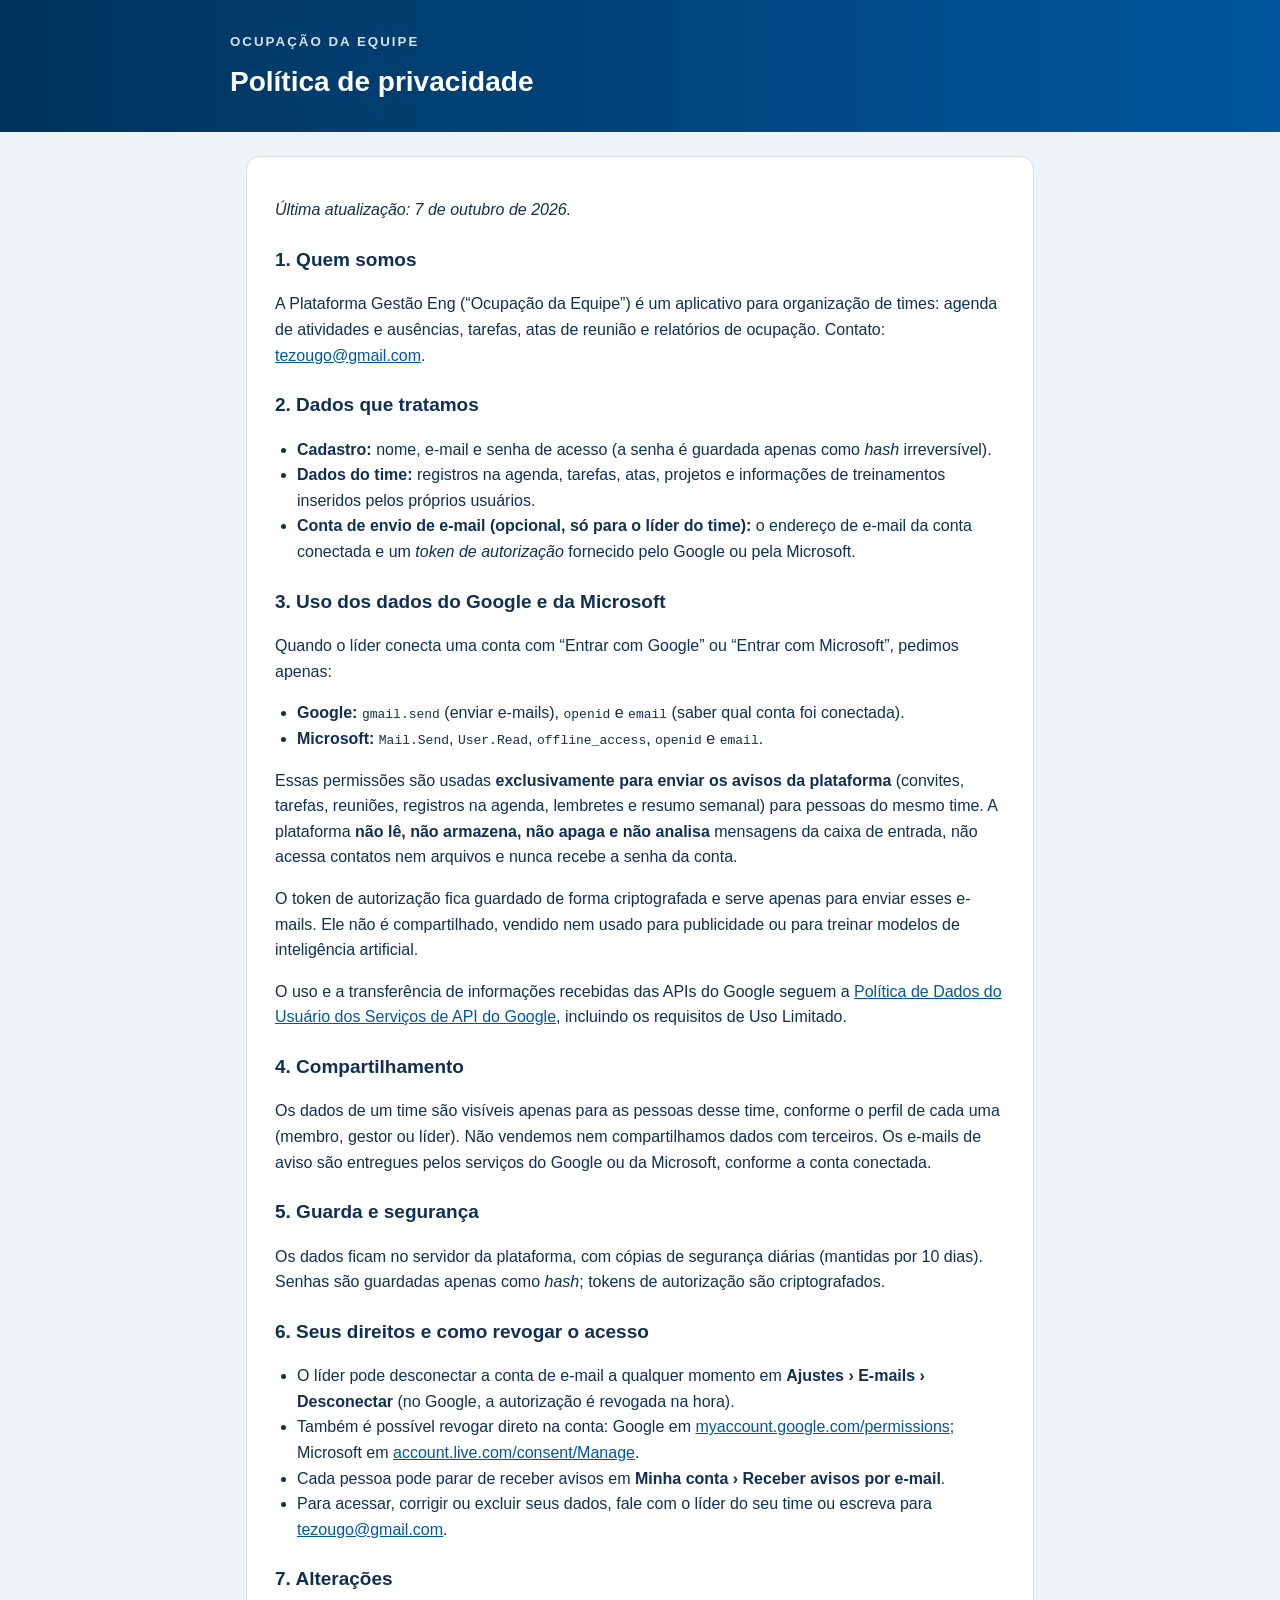
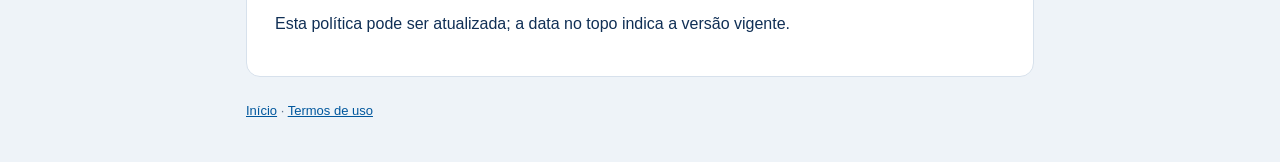
==== privacidade.html @ 1805bb58 "feat: criando page" ====
<!doctype html>
<html lang="pt-BR">
<head>
<meta charset="utf-8"><meta name="viewport" content="width=device-width,initial-scale=1">
<title>Política de privacidade · Plataforma Gestão Eng</title>
<link rel="stylesheet" href="estilo.css">
</head>
<body>
<header><div class="c"><small>OCUPAÇÃO DA EQUIPE</small><h1>Política de privacidade</h1></div></header>
<main>
  <div class="card">
    <p><i>Última atualização: 7 de outubro de 2026.</i></p>

    <h2>1. Quem somos</h2>
    <p>A Plataforma Gestão Eng (“Ocupação da Equipe”) é um aplicativo para organização de times: agenda de atividades
    e ausências, tarefas, atas de reunião e relatórios de ocupação. Contato:
    <a href="mailto:tezougo@gmail.com">tezougo@gmail.com</a>.</p>

    <h2>2. Dados que tratamos</h2>
    <ul>
      <li><b>Cadastro:</b> nome, e-mail e senha de acesso (a senha é guardada apenas como <i>hash</i> irreversível).</li>
      <li><b>Dados do time:</b> registros na agenda, tarefas, atas, projetos e informações de treinamentos inseridos pelos próprios usuários.</li>
      <li><b>Conta de envio de e-mail (opcional, só para o líder do time):</b> o endereço de e-mail da conta conectada e um
      <i>token de autorização</i> fornecido pelo Google ou pela Microsoft.</li>
    </ul>

    <h2>3. Uso dos dados do Google e da Microsoft</h2>
    <p>Quando o líder conecta uma conta com “Entrar com Google” ou “Entrar com Microsoft”, pedimos apenas:</p>
    <ul>
      <li><b>Google:</b> <code>gmail.send</code> (enviar e-mails), <code>openid</code> e <code>email</code> (saber qual conta foi conectada).</li>
      <li><b>Microsoft:</b> <code>Mail.Send</code>, <code>User.Read</code>, <code>offline_access</code>, <code>openid</code> e <code>email</code>.</li>
    </ul>
    <p>Essas permissões são usadas <b>exclusivamente para enviar os avisos da plataforma</b> (convites, tarefas, reuniões,
    registros na agenda, lembretes e resumo semanal) para pessoas do mesmo time. A plataforma <b>não lê, não armazena,
    não apaga e não analisa</b> mensagens da caixa de entrada, não acessa contatos nem arquivos e nunca recebe a senha da conta.</p>
    <p>O token de autorização fica guardado de forma criptografada e serve apenas para enviar esses e-mails.
    Ele não é compartilhado, vendido nem usado para publicidade ou para treinar modelos de inteligência artificial.</p>
    <p>O uso e a transferência de informações recebidas das APIs do Google seguem a
    <a href="https://developers.google.com/terms/api-services-user-data-policy">Política de Dados do Usuário dos Serviços de API do Google</a>,
    incluindo os requisitos de Uso Limitado.</p>

    <h2>4. Compartilhamento</h2>
    <p>Os dados de um time são visíveis apenas para as pessoas desse time, conforme o perfil de cada uma
    (membro, gestor ou líder). Não vendemos nem compartilhamos dados com terceiros. Os e-mails de aviso são
    entregues pelos serviços do Google ou da Microsoft, conforme a conta conectada.</p>

    <h2>5. Guarda e segurança</h2>
    <p>Os dados ficam no servidor da plataforma, com cópias de segurança diárias (mantidas por 10 dias).
    Senhas são guardadas apenas como <i>hash</i>; tokens de autorização são criptografados.</p>

    <h2>6. Seus direitos e como revogar o acesso</h2>
    <ul>
      <li>O líder pode desconectar a conta de e-mail a qualquer momento em <b>Ajustes › E-mails › Desconectar</b>
      (no Google, a autorização é revogada na hora).</li>
      <li>Também é possível revogar direto na conta: Google em
      <a href="https://myaccount.google.com/permissions">myaccount.google.com/permissions</a>; Microsoft em
      <a href="https://account.live.com/consent/Manage">account.live.com/consent/Manage</a>.</li>
      <li>Cada pessoa pode parar de receber avisos em <b>Minha conta › Receber avisos por e-mail</b>.</li>
      <li>Para acessar, corrigir ou excluir seus dados, fale com o líder do seu time ou escreva para
      <a href="mailto:tezougo@gmail.com">tezougo@gmail.com</a>.</li>
    </ul>

    <h2>7. Alterações</h2>
    <p>Esta política pode ser atualizada; a data no topo indica a versão vigente.</p>
  </div>
</main>
<footer><a href="index.html">Início</a> · <a href="termos.html">Termos de uso</a></footer>
</body>
</html>
---- estilo.css ----
:root{--azul:#00579D;--texto:#102F55;--cinza:#61738A;--fundo:#EEF3F8}
*{box-sizing:border-box}
body{margin:0;font-family:Arial,Helvetica,sans-serif;background:var(--fundo);color:var(--texto);line-height:1.6}
header{background:linear-gradient(90deg,#00335C,#00579D);color:#fff;padding:28px 16px}
header .c{max-width:820px;margin:0 auto}
header small{letter-spacing:2px;font-weight:bold;opacity:.85}
header h1{margin:6px 0 0;font-size:28px}
main{max-width:820px;margin:24px auto;padding:0 16px}
.card{background:#fff;border:1px solid #D7E1EC;border-radius:14px;padding:24px 28px;margin-bottom:18px}
h2{font-size:19px;margin:22px 0 6px}
h2:first-child{margin-top:0}
a{color:var(--azul)}
ul{padding-left:22px}
footer{max-width:820px;margin:0 auto 40px;padding:0 16px;color:var(--cinza);font-size:13px}
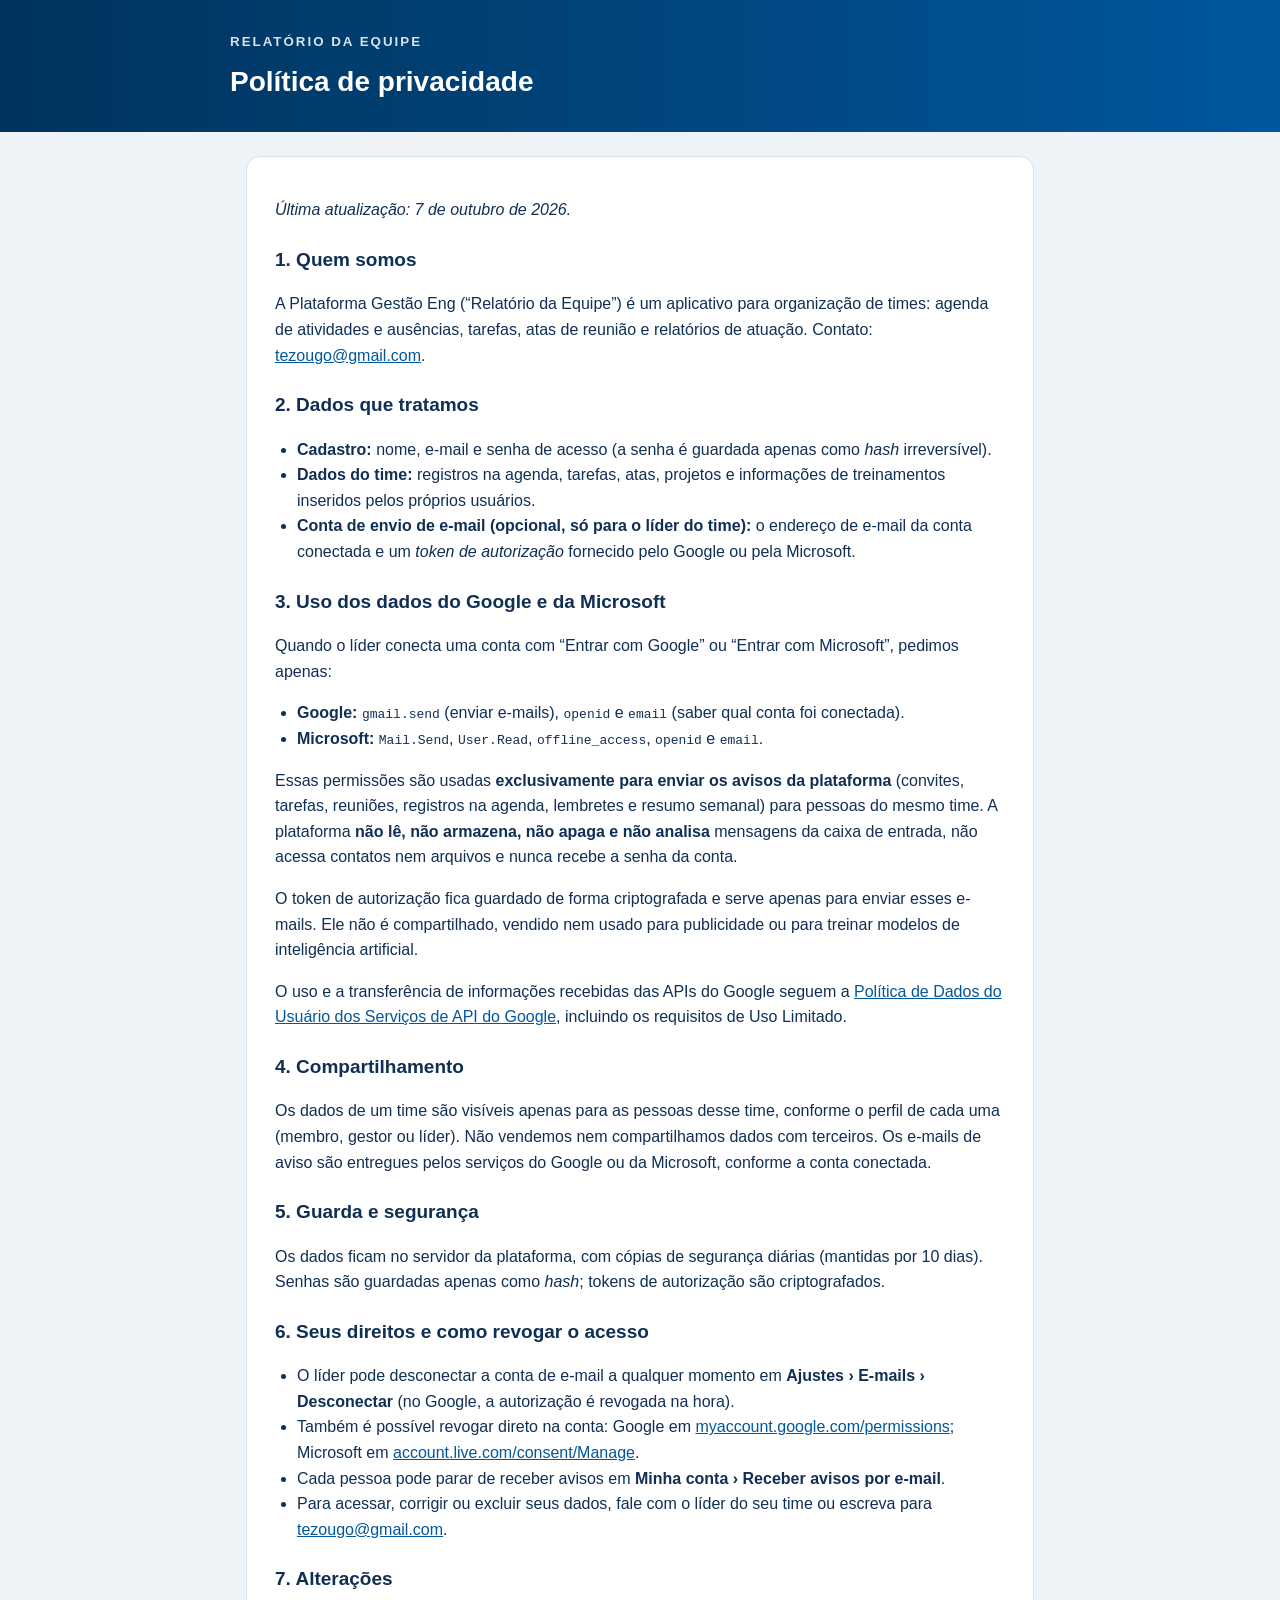
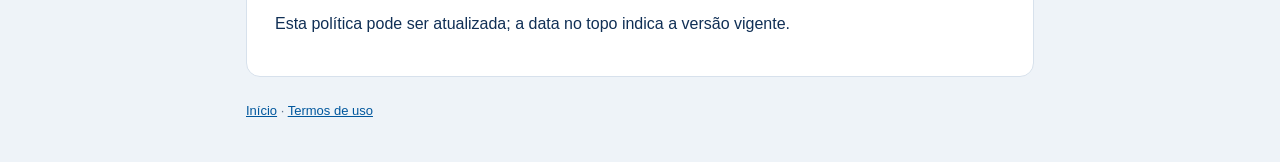
==== commit a558dece: "fix: changed name title" ====
--- a/privacidade.html
+++ b/privacidade.html
@@ -6,14 +6,14 @@
 <link rel="stylesheet" href="estilo.css">
 </head>
 <body>
-<header><div class="c"><small>OCUPAÇÃO DA EQUIPE</small><h1>Política de privacidade</h1></div></header>
+<header><div class="c"><small>RELATÓRIO DA EQUIPE</small><h1>Política de privacidade</h1></div></header>
 <main>
   <div class="card">
     <p><i>Última atualização: 7 de outubro de 2026.</i></p>
 
     <h2>1. Quem somos</h2>
-    <p>A Plataforma Gestão Eng (“Ocupação da Equipe”) é um aplicativo para organização de times: agenda de atividades
-    e ausências, tarefas, atas de reunião e relatórios de ocupação. Contato:
+    <p>A Plataforma Gestão Eng (“Relatório da Equipe”) é um aplicativo para organização de times: agenda de atividades
+    e ausências, tarefas, atas de reunião e relatórios de atuação. Contato:
     <a href="mailto:tezougo@gmail.com">tezougo@gmail.com</a>.</p>
 
     <h2>2. Dados que tratamos</h2>
